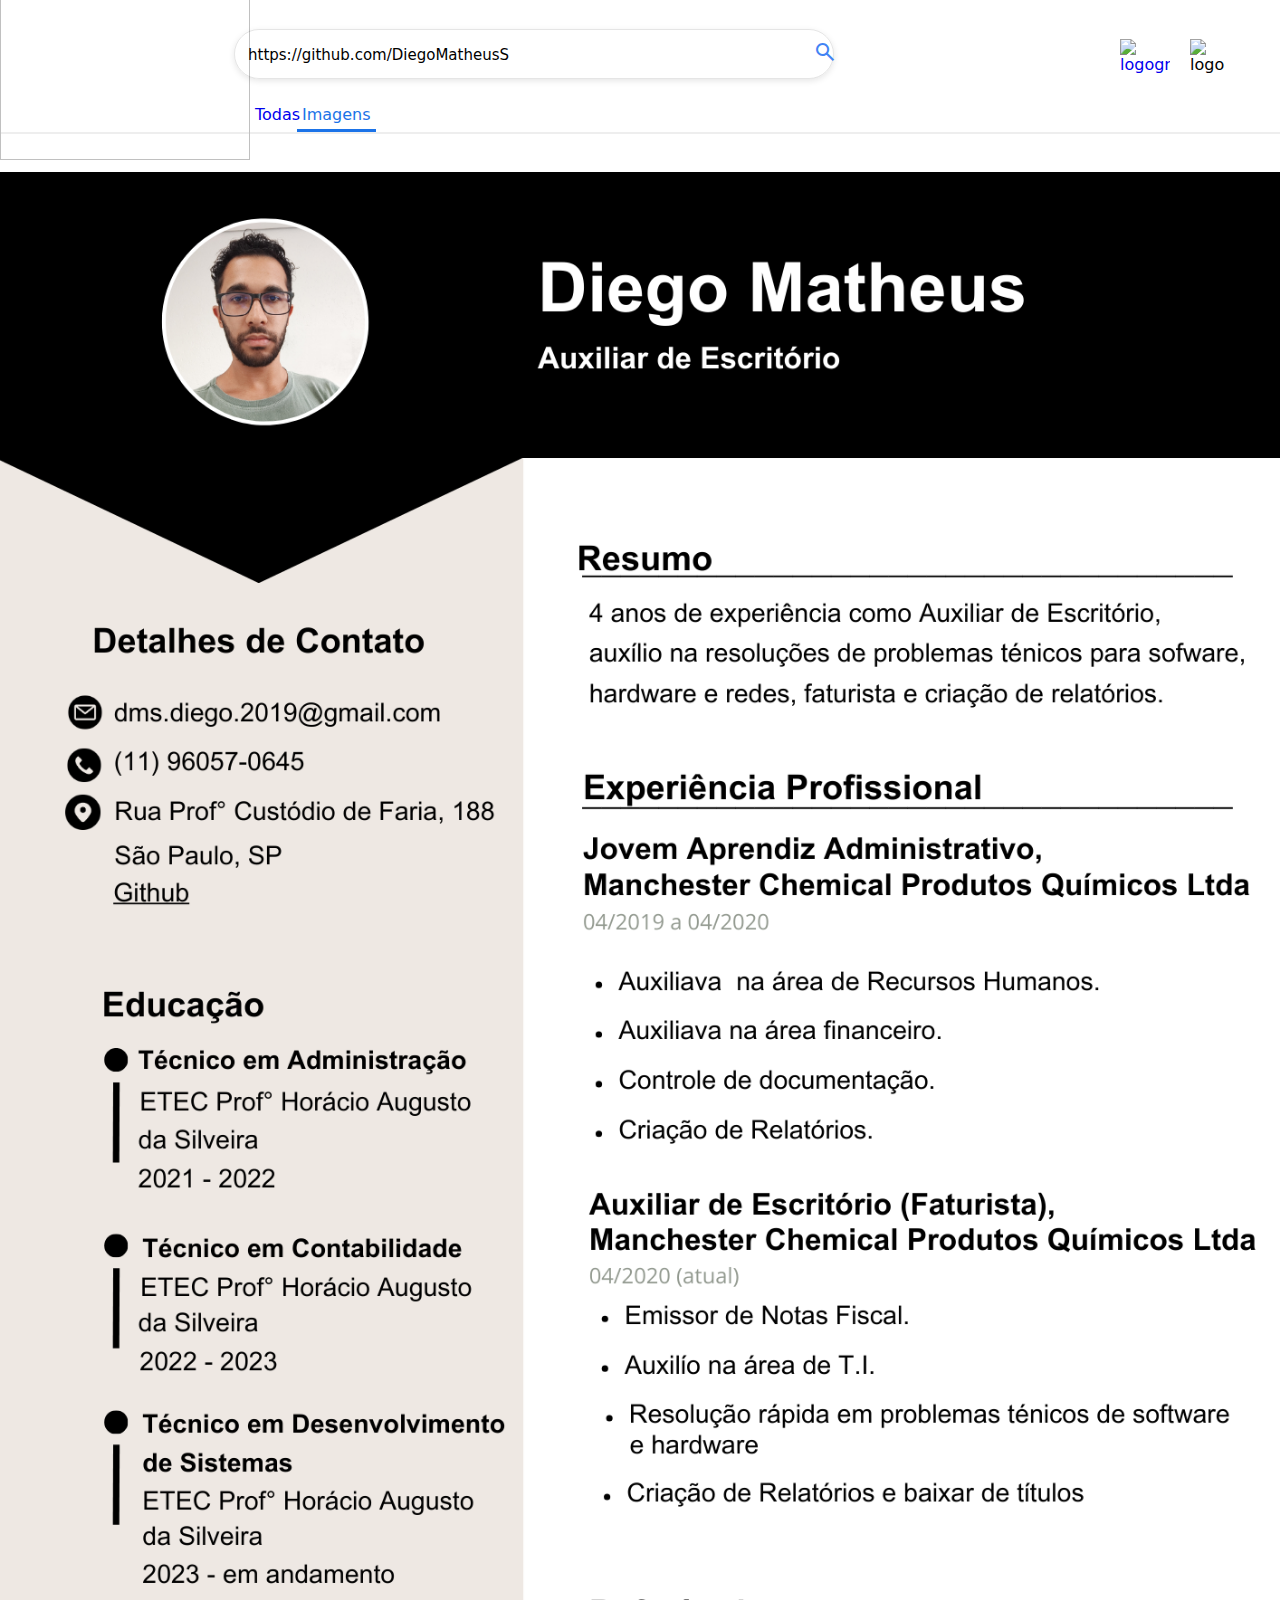
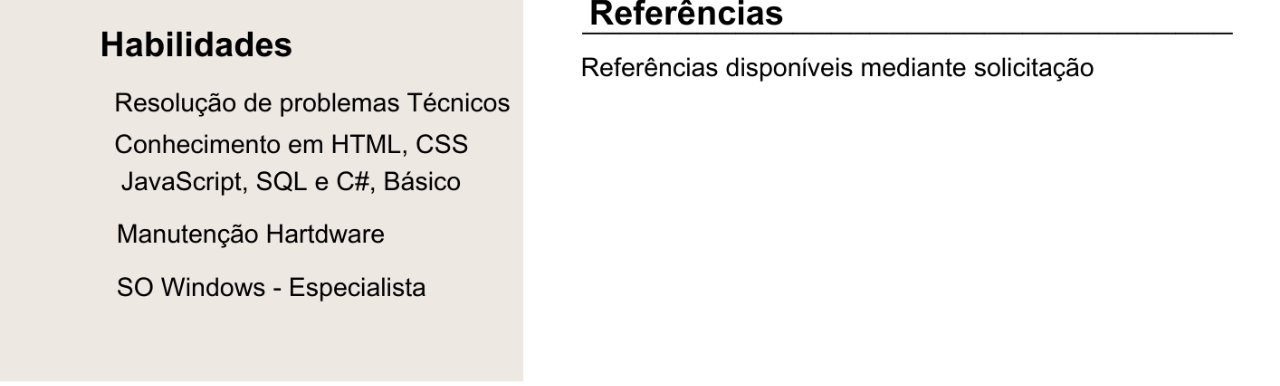
==== Curriculo.html @ 903b57d6 "Alterado respansividade" ====
<!DOCTYPE html>
<html lang="en">
<head>
    <meta charset="UTF-8">
    <title>Portifólio</title>
    <link rel="stylesheet" href="css/style.css">
    <link rel="stylesheet" href="css/curriculo.css">
    <script src="js/script.js"></script>
    <link rel="stylesheet"
        href="https://fonts.googleapis.com/css2?family=Material+Symbols+Outlined:opsz,wght,FILL,GRAD@24,400,0,0" />
</head>
<body>
    <div class="cabecalho">
        <div class="logo">
           <a href="index.html"> <img class="logo" src="img/Diego M..svg" alt=""></a>
        </div>
        <div class="barrapesquisa">
            <div class="textpesquisa">
                <p class="nomepesquisa">https://github.com/DiegoMatheusS</p>
                <div class="lupa">
                    <a class="lupa" href="https://github.com/DiegoMatheusS"><span  class="material-symbols-outlined">
                        search
                    </span></a>
                </div>
            </div>
            <div class="logoconta">
               <img class="logoconta" src="img/logoconta.png" alt="logo">
            </div>
            <div class="logogmail">
               <a href="mailto:dms.diego.2019@gmail.com"><img class="logogmail" src="img/logogmail.png" alt="logogmail"> </a>     
            </div>
        </div>
    </div>
    <div class="containertopicos">
        <div class="sobrediv">
            <a class="sobretext" href="index.html"><p >Todas</p></a>
        </div>
        <div class="sobreimagens">
           <a class="sobreimagenstext" href="Curriculo.html"> <p style="color: #1B73E8;">Imagens</p></a>
        </div>
    </div>
    <hr class="linhacontainertopicos"><br><br>
    <div class="containerimagem">
            <img class="imagemcurriculum" src="img/Diego Matheus.png" alt="">
    </div>
    
</body>
</html>
---- css/style.css ----
*{
    margin: 0;
    font-family: system-ui, -apple-system, BlinkMacSystemFont, 'Segoe UI', Roboto, Oxygen, Ubuntu, Cantarell, 'Open Sans', 'Helvetica Neue', sans-serif;
}

.hrdivide{
    margin-left: 5rem;
    border-style: groove;
}

.cabecalho{
    display: flex;
    align-items: center;
}

.logo{
    width: 250px;
    height: 200px;
    margin-top: -20px;
    margin-left: 0px;
}
.barrapesquisa{
    display: flex;
    justify-content: center;
    align-items: center;
    width: 50%;
    max-width: 600px; /* Define a largura máxima da barra de pesquisa */
    margin-top: -4.5rem;
    margin-left: -1rem; 
}
.textpesquisa{
    display: flex;
    width: 100%;
    padding: 10px;
    border: 1px solid #ccc;
    border-radius: 5px;
    font-size: 16px;
    border-radius: 50px;
    box-shadow: 0 2px 6px rgba(0, 0, 0, 0.1);
    border: 1px solid rgba(0, 0, 0, 0.1);
    border-top: 1px solid rgba(0, 0, 0, 0.1);

    
}
.textpesquisa:hover{
    box-shadow: 0 3px 4px rgba(0, 0, 0, 0.1);
    border: 1px solid rgba(0, 0, 0, 0.11);
    border-top: 1px solid rgba(0, 0, 0, 0.1);
}
.nomepesquisa{
    margin-top: 3px;
    
}
.lupa{
    margin-left: 35%;
    color: #4284F4;

}
.logoconta{
    position: absolute;
    top: auto; /* Ajusta a posição verticalmente para o meio */
    right: 20px; /* Define a distância do lado direito */
    transform: translateY(10%); /* Corrige o posicionamento vertical */
    width: 50px; /* Define a largura da imagem */
    height: 50px; /* Define a altura da imagem */

    
}
@media only screen and (width: 768px) {
    .logoconta {
      right: 10px; 
    }
    .logogmail{
        right: -200px;
    }
    .textpesquisa{
        width: 50%;
        margin-left: -12rem;
    }
    .nomepesquisa{
        font-size: 100px;
        padding: 3px;
    }
    .lupa{
        margin-left: 60%;
    }
    .barrapesquisa{
        width: 100%;
    }


  }

  @media only screen and (max-width: 850px) {
    .lupa{
        margin-left: 15%;
    }
    .barrapesquisa{
        width: 40%;
    }
    .nomepesquisa{
        font-size: 13px;
        padding: 3px;
    }
    .containersobre{
        margin: 10%;
     }
     .titulopesquisa{
        font-size: 8px;
    }
    .sobrecontainerpesquisa{
        margin-left: -50%;
    }
 
  }
  @media only screen and (min-width: 1000px) {
    .lupa{
        margin-left: 50%;
    }
    .barrapesquisa{
        width: 80%;
    }
    .nomepesquisa{
        font-size: 15px;
        padding: 3px;
    }
  }

.logogmail{
    position: absolute;
    top: auto;
    right: 55px; 
    transform: translateY(10%);
    width: 50px;
    height: 50px;
}
.logolinkedin{
    position: absolute;
    top: auto;
    right: 120px; 
    transform: translateY(10%);
    width: 50px;
    height: 50px;
}
.containertopicos{
    display: flex;
    margin-top: -80px;
    justify-content: start;
}
.sobre{
    width: 2.5%;
    margin-left: 250px;
    border-bottom: solid #1B73E8;
    padding: 5px;
}
.sobretext{
    text-decoration: none;
    margin-top: 15px;
}
.sobreimagem{
    margin-left: 5px;
    color: #1d1d1d;
    text-decoration: none;
    padding: 5px;
}
.sobreimagemtext{
    text-decoration: none;
    margin-top: 15px;
}
.linhacontainertopicos{
    border-style: groove;
}
.aproximacao{
    margin-top: 20px;
    margin-left: 250px;
    color: #575454;
    margin-bottom: 20px;

}
.containerBody{
    display: flex;
    background-color: #FAFAFB;
    align-items: center;

}
.imgbody{
    width: 70px;
    margin-left: 250px;
}
.textbody{
    margin-left: 20px;
    font-size: 28px;
}
.textnameabaixo{
    font-size: 12px;
    margin-top: 10px;
}
.visaogeral{
    margin-left: 4rem;
    text-align: center; 
    border-radius: 30px;
    border: solid 1.5px;
}
.btnvisao{
    background-color: #ECEDEE ;
    text-decoration: none;
    color: #000000; 
    font-size: 16px; 
    border-radius: 25px;
    padding: 10px;  
    cursor: pointer; 
    transition: background-color 0.3s;
    display: flex;
}
.containersobre{
    display: flex;
    width: auto;
    height: 650px;

}
.imagemsobre{
    width: 45%;
}
.imagenssobre{
    border: solid black;;
    margin-bottom: 3rem;
    
}
.imagem{
    height: 65%;
    width: 60%;
    margin-top: 10px;
    margin-left: 20%;
    margin-bottom: -6rem;
    border-radius: 12px;

}
.githublink{
    font-size: 12px;
    text-decoration: none;
    color: #000000;
}
.titulopesquisa:hover{
    text-decoration: underline;
}
.pesquisasobre{
    margin-left: 40%;
}
.sitepesquisa{
    display: flex;
}
.imgsobre{
    width: 30px;
    
}
.textimgsobre{
    margin-left: 1rem;
    margin-top: -5.5%;
    text-decoration: none;
    color: #000000;
}
.pesquisa{
    margin-top: 1rem;
    font-size: 14px;
}
.titulopesquisa{
    color: #1A0DAB;
    font-size: 20px;

}
.perguntas p{
    font-size: 20px;
    color: #000000;
    margin-bottom: 20px;
}
.questoes{
    margin-bottom: 20px;
    overflow: hidden;
}
.questoessobre{
    padding: 10px 20px;
    display: flex;
    justify-content: space-between;
    border-top: 1px solid #dadce0;

    align-items: center;
}
.btnquestion{
    background-color: transparent;
    border: none;
    cursor: pointer;
    width: 100px;
}
.respostas{
    display: none;
    padding: 10px 20px;
    background-color: #ffffff; /* Cor de fundo da resposta */
    border-bottom: 1px solid #dadce0;
}
#resp{
    font-size: 15px;
    margin-top: -2rem;
    color: gray;

}
.resps{
    text-decoration: none;
}  











.sobrecontainerpesquisa{
    justify-content: center;
    align-items: center;
    margin-top: 2rem;
    margin-left: 5%;
}


.titulosobre{
    font-size: 20px;
    margin-bottom: 12px;
    
}
.textsobre{
    font-size: 15px;
    color: #70757a;
    
}
.textosobrequalificacao{
    display: flex;
    margin-top: 10px;
}

.rodape{
    text-align: center;
    font-size: 18px;
    margin-top: 120%;
    padding: 20px;
    background-color: #FAFAFB;
}
---- css/curriculo.css ----
*{
    margin: 0;
    font-family: system-ui, -apple-system, BlinkMacSystemFont, 'Segoe UI', Roboto, Oxygen, Ubuntu, Cantarell, 'Open Sans', 'Helvetica Neue', sans-serif;
}
body, html {
    margin: 0;
    padding: 0;
  }

.containerimagem{
    justify-content: center;
    align-items: center;

}
.imagemcurriculum{
    max-width: 100%; /* Define a largura máxima da imagem */
    max-height: 100%; 
}
.sobrediv{
    width: 2.5%;
    margin-left: 250px;
    padding: 5px;
}
.sobretext{
    text-decoration: none;
    margin-top: 15px;
}
.sobreimagens{
    margin-left: 5px;
    color: #1d1d1d;
    text-decoration: none;
    padding: 5px;
    border-bottom: solid #1B73E8;
}
.sobreimagenstext{
    text-decoration: none;
    margin-top: 15px;
}
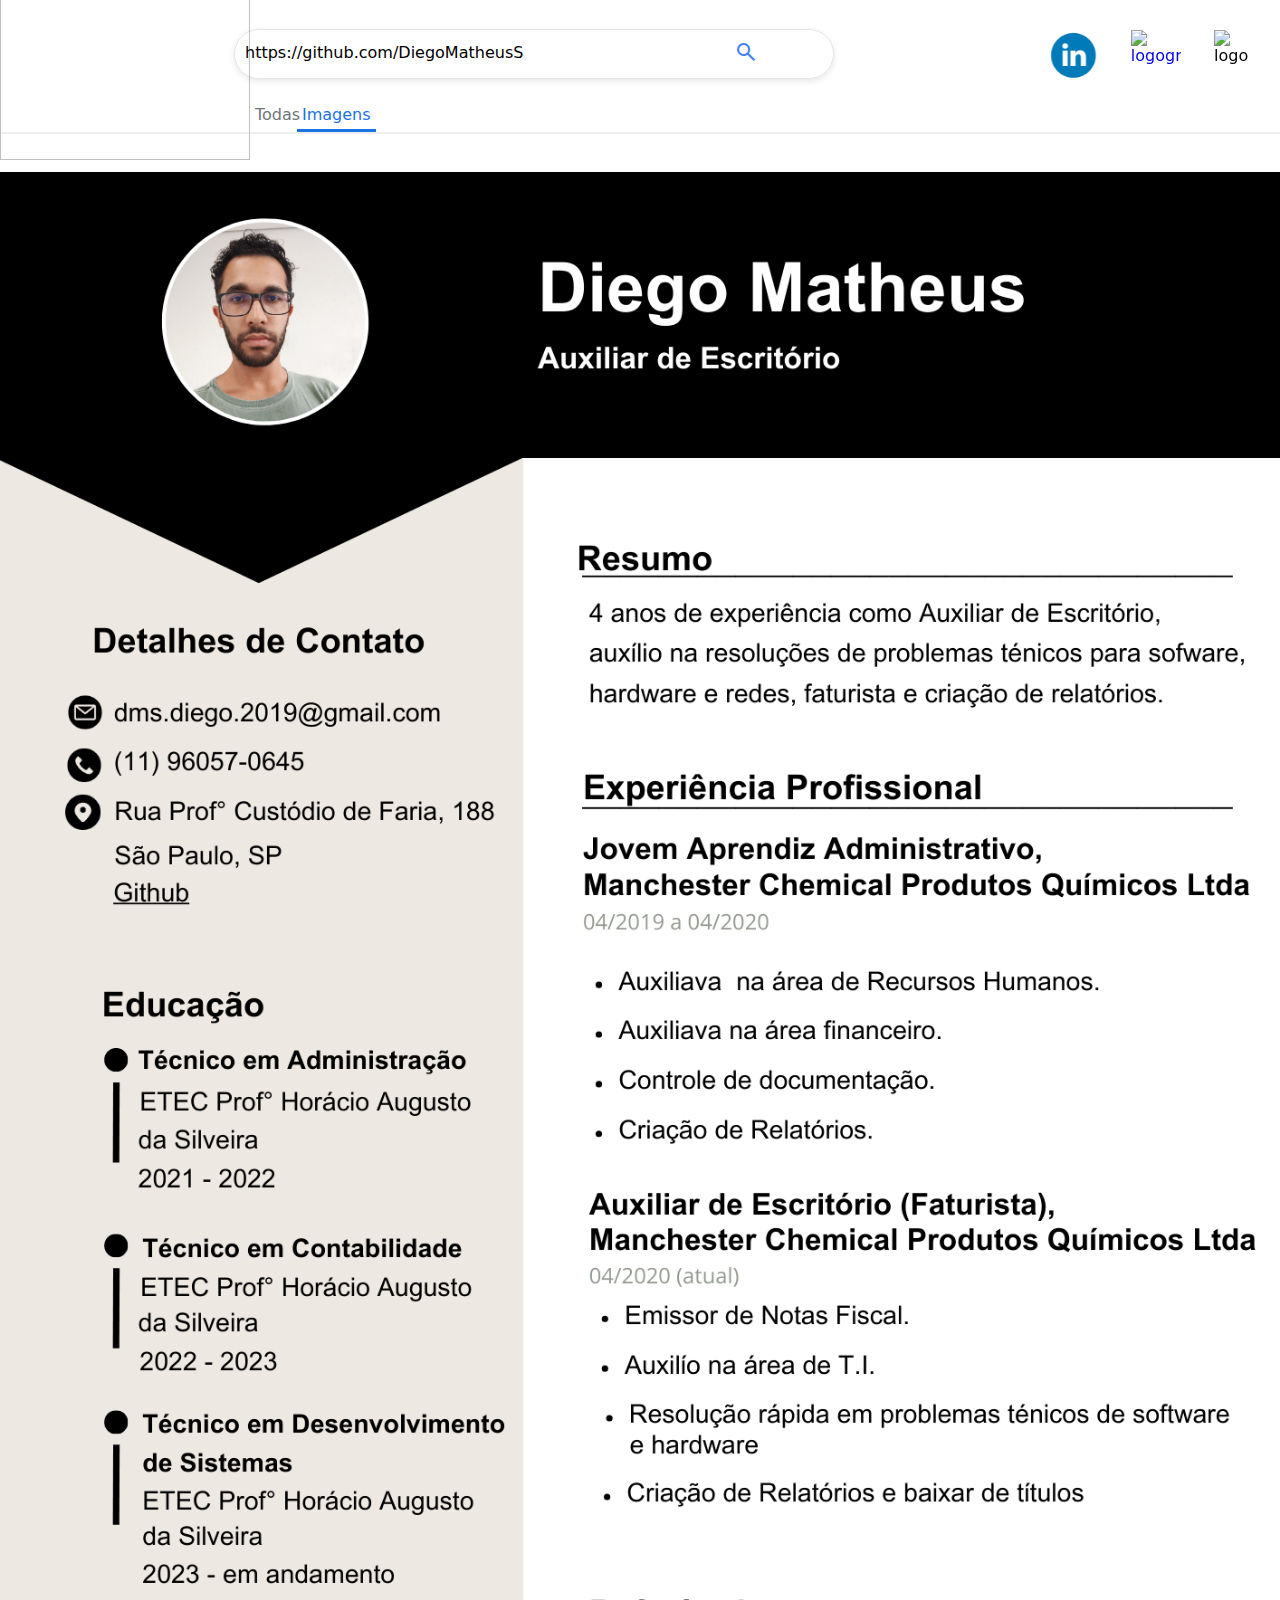
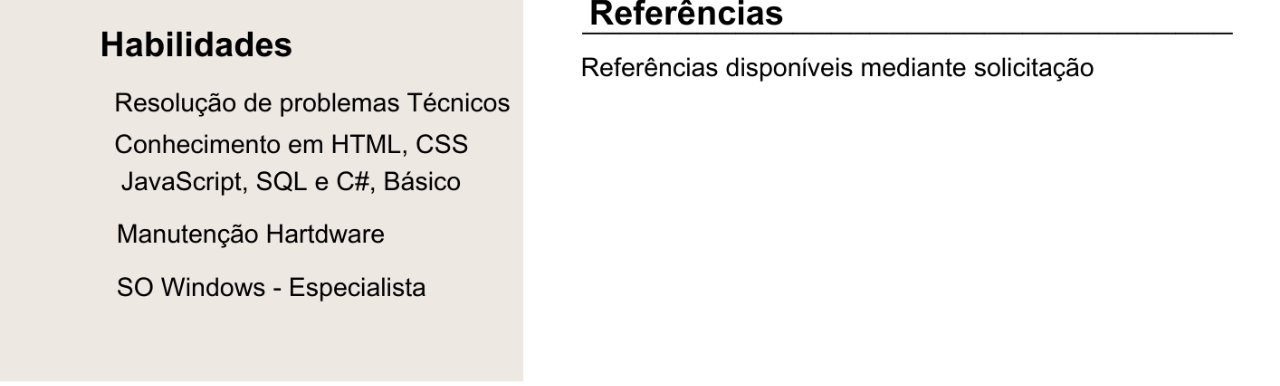
==== commit d4022732: "Alterado respansividade" ====
--- a/Curriculo.html
+++ b/Curriculo.html
@@ -29,11 +29,14 @@
             <div class="logogmail">
                <a href="mailto:dms.diego.2019@gmail.com"><img class="logogmail" src="img/logogmail.png" alt="logogmail"> </a>     
             </div>
+            <div class="logolinkedin">
+                <a href="https://www.linkedin.com/in/diego-matheus-087953255/"><img class="logolinkedin" src="img/linkedin.png" alt="logolinkedin"> </a>     
+            </div>
         </div>
     </div>
     <div class="containertopicos">
         <div class="sobrediv">
-            <a class="sobretext" href="index.html"><p >Todas</p></a>
+            <a class="sobretext" href="index.html"><p style="color: #707579;">Todas</p></a>
         </div>
         <div class="sobreimagens">
            <a class="sobreimagenstext" href="Curriculo.html"> <p style="color: #1B73E8;">Imagens</p></a>
--- a/css/style.css
+++ b/css/style.css
@@ -55,16 +55,17 @@
     margin-left: 35%;
     color: #4284F4;
 
-}
-.logoconta{
-    position: absolute;
-    top: auto; /* Ajusta a posição verticalmente para o meio */
-    right: 20px; /* Define a distância do lado direito */
-    transform: translateY(10%); /* Corrige o posicionamento vertical */
-    width: 50px; /* Define a largura da imagem */
-    height: 50px; /* Define a altura da imagem */
-
-    
+
+
+
+
+
+
+
+
+
+
+
 }
 @media only screen and (width: 768px) {
     .logoconta {
@@ -85,9 +86,14 @@
         margin-left: 60%;
     }
     .barrapesquisa{
-        width: 100%;
-    }
-
+        width: 80%;
+    }
+    .sobreimagem{
+        margin-left: 20%;
+    }
+    .imagem{
+        width: 500%;
+    }
 
   }
 
@@ -111,9 +117,9 @@
     .sobrecontainerpesquisa{
         margin-left: -50%;
     }
- 
+    
   }
-  @media only screen and (min-width: 1000px) {
+  @media only screen and (min-width: 1300px) {
     .lupa{
         margin-left: 50%;
     }
@@ -126,21 +132,41 @@
     }
   }
 
+
+
+
+
+
+
+
+
+.logoconta{
+    position: fixed;
+    top: 0; 
+    right: 1rem; 
+    width: 50px; 
+    height: 50px;
+    margin-top: 30px;
+    
+}
 .logogmail{
-    position: absolute;
-    top: auto;
-    right: 55px; 
-    transform: translateY(10%);
-    width: 50px;
+    position: fixed;
+    top: 0; 
+    right: 6.2rem; 
+    width: 50px; 
     height: 50px;
+    margin-left: -100px;
+    margin-top: 30px;
 }
 .logolinkedin{
-    position: absolute;
-    top: auto;
-    right: 120px; 
-    transform: translateY(10%);
-    width: 50px;
+    position: fixed;
+    top: 0; 
+    right: 11.4rem; 
+    width: 50px; 
     height: 50px;
+    margin-left: -100px;
+    margin-top: 30px;
+    
 }
 .containertopicos{
     display: flex;
@@ -158,7 +184,7 @@
     margin-top: 15px;
 }
 .sobreimagem{
-    margin-left: 5px;
+    margin-left: 15px;
     color: #1d1d1d;
     text-decoration: none;
     padding: 5px;
@@ -228,7 +254,7 @@
 }
 .imagem{
     height: 65%;
-    width: 60%;
+    width: 100;
     margin-top: 10px;
     margin-left: 20%;
     margin-bottom: -6rem;
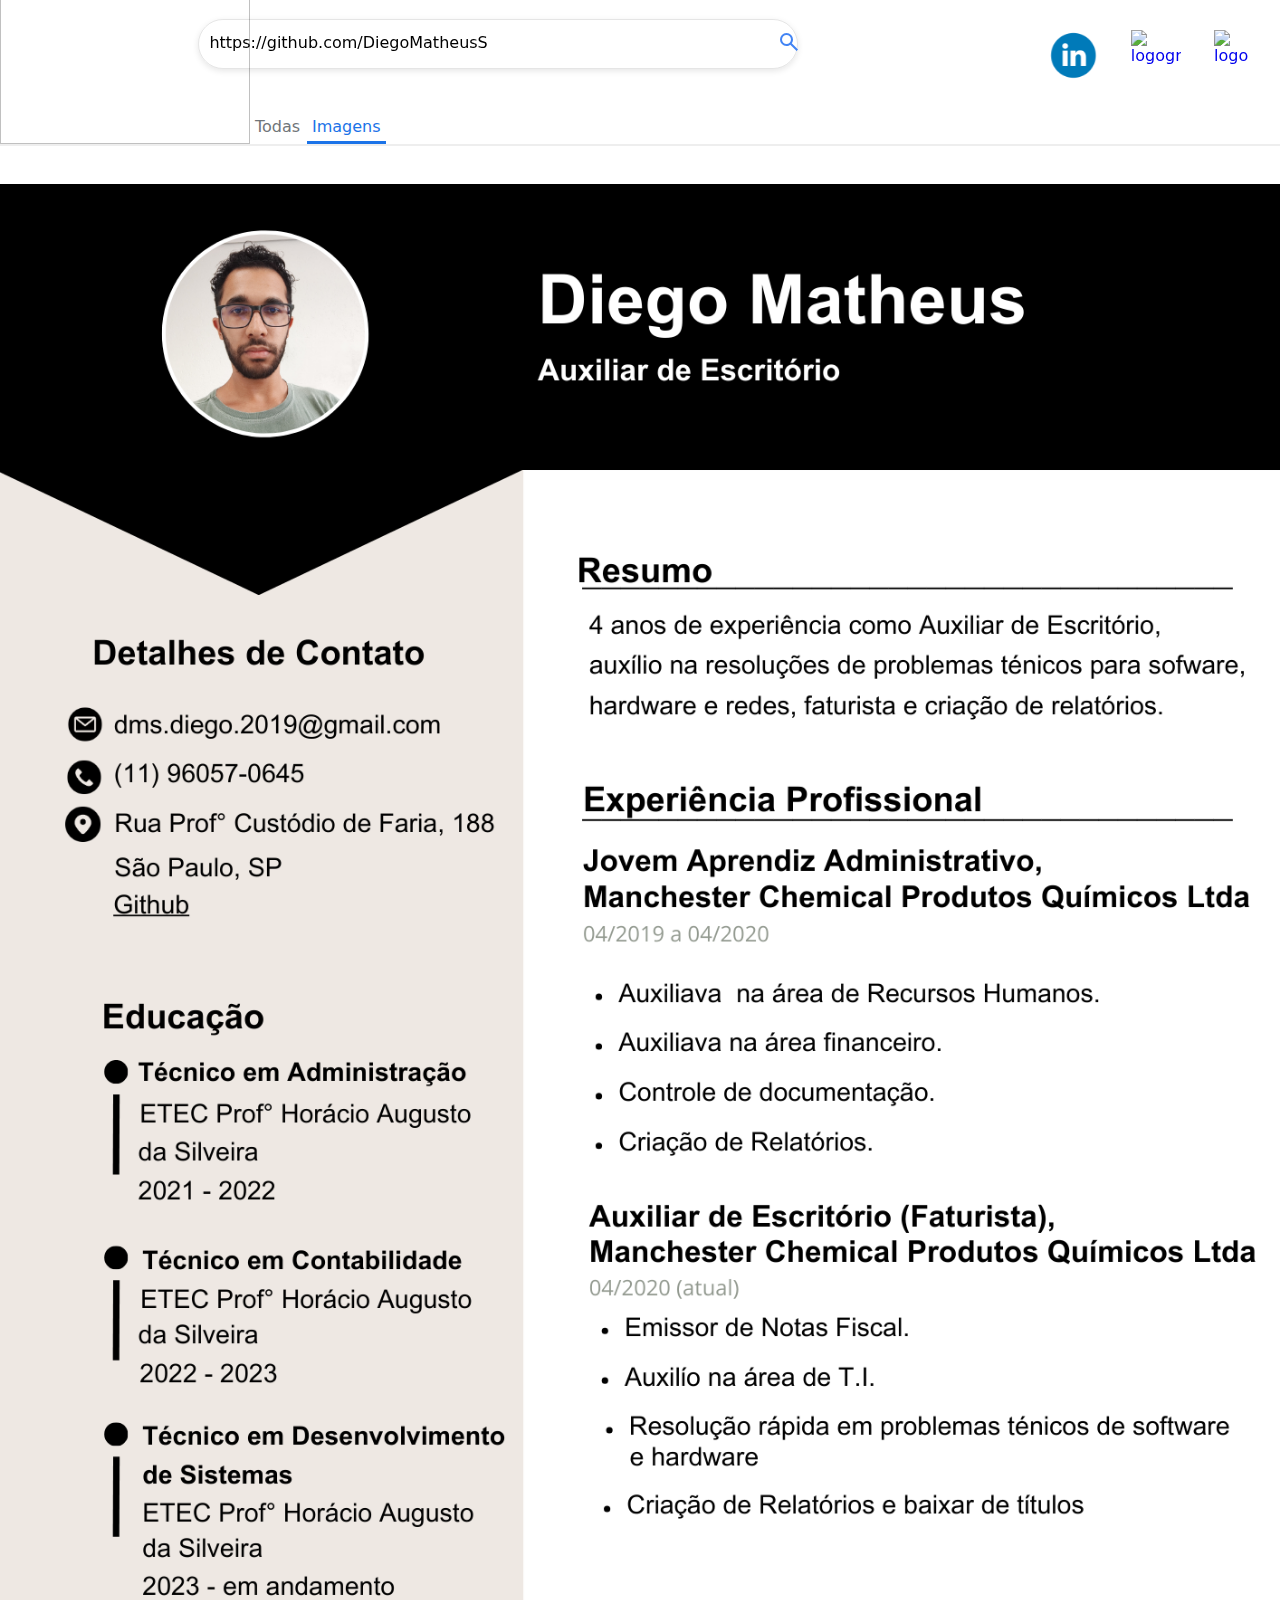
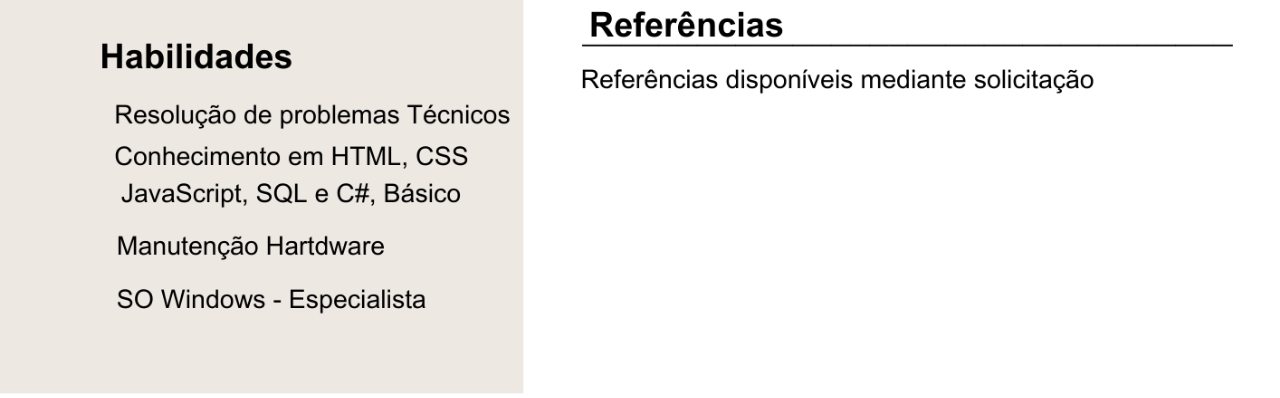
==== commit ea6e81c5: "Alterado en para pt-br" ====
--- a/Curriculo.html
+++ b/Curriculo.html
@@ -1,5 +1,5 @@
 <!DOCTYPE html>
-<html lang="en">
+<html lang="pt-br">
 <head>
     <meta charset="UTF-8">
     <title>Portifólio</title>
@@ -18,13 +18,11 @@
             <div class="textpesquisa">
                 <p class="nomepesquisa">https://github.com/DiegoMatheusS</p>
                 <div class="lupa">
-                    <a class="lupa" href="https://github.com/DiegoMatheusS"><span  class="material-symbols-outlined">
-                        search
-                    </span></a>
+                    <a class="lupa" href="https://github.com/DiegoMatheusS"><span  class="material-symbols-outlined">search</span></a>
                 </div>
             </div>
             <div class="logoconta">
-               <img class="logoconta" src="img/logoconta.png" alt="logo">
+              <a href="index.html"><img class="logoconta" src="img/logoconta.png" alt="logo"></a> 
             </div>
             <div class="logogmail">
                <a href="mailto:dms.diego.2019@gmail.com"><img class="logogmail" src="img/logogmail.png" alt="logogmail"> </a>     
--- a/css/style.css
+++ b/css/style.css
@@ -4,29 +4,36 @@
 }
 
 .hrdivide{
-    margin-left: 5rem;
     border-style: groove;
+    margin-top: 100px;
 }
 
 .cabecalho{
     display: flex;
     align-items: center;
+    position: fixed;
+    width: 100%;
+    height: 10%;
+    margin-top: -81px;
+    background-color: #ffffff;
 }
 
 .logo{
     width: 250px;
     height: 200px;
-    margin-top: -20px;
+    margin-top: 0px;
     margin-left: 0px;
+    
 }
 .barrapesquisa{
     display: flex;
-    justify-content: center;
     align-items: center;
-    width: 50%;
+    width: 100%;
     max-width: 600px; /* Define a largura máxima da barra de pesquisa */
-    margin-top: -4.5rem;
-    margin-left: -1rem; 
+    margin-top: 0;
+    margin-left: 15.5%; 
+    position: fixed;
+
 }
 .textpesquisa{
     display: flex;
@@ -52,49 +59,59 @@
     
 }
 .lupa{
-    margin-left: 35%;
+    margin-left: 48%;
     color: #4284F4;
 
-
-
-
-
-
-
-
-
-
-
-
-}
-@media only screen and (width: 768px) {
-    .logoconta {
-      right: 10px; 
-    }
-    .logogmail{
-        right: -200px;
-    }
+}
+
+@media only screen and (max-height: px){
+    .cabecalho{
+        display: flex;
+        align-items: center;
+        position: fixed;
+        width: 100%;
+        height: 4%;
+        margin-top: -80px;
+        background-color: #ffffff;
+    }
+    .barrapesquisa{
+        width: 100%;
+        margin-left: 100px;
+    }
+    .lupa{
+        margin-left: 10%;
+    }
+    
+}
+@media only screen and (min-height: 1180px) {
     .textpesquisa{
         width: 50%;
-        margin-left: -12rem;
+        margin-left: 12rem;
+    }
+    .logo{
+        margin-left: -50%;
     }
     .nomepesquisa{
-        font-size: 100px;
+        font-size: 12px;
         padding: 3px;
     }
     .lupa{
-        margin-left: 60%;
+        margin-left: 20%;
     }
     .barrapesquisa{
-        width: 80%;
-    }
-    .sobreimagem{
-        margin-left: 20%;
-    }
-    .imagem{
-        width: 500%;
-    }
-
+        width: 70%;
+        margin-left: -30%;
+    }
+    .cabecalho{
+        display: flex;
+        align-items: center;
+        justify-content: center;
+        position: fixed;
+        width: 100%;
+        height: 5%;
+        margin-top: -80px;
+        background-color: #ffffff;
+    }
   }
 
   @media only screen and (max-width: 850px) {
@@ -102,7 +119,7 @@
         margin-left: 15%;
     }
     .barrapesquisa{
-        width: 40%;
+        width: 80%;
     }
     .nomepesquisa{
         font-size: 13px;
@@ -117,11 +134,21 @@
     .sobrecontainerpesquisa{
         margin-left: -50%;
     }
+    .cabecalho{
+        display: flex;
+        align-items: center;
+        justify-content: center;
+        position: fixed;
+        width: 100%;
+        height: 7%;
+        margin-top: -80px;
+        background-color: #ffffff;
+    }
     
   }
-  @media only screen and (min-width: 1300px) {
+  @media only screen and (max-width: 500px) {
     .lupa{
-        margin-left: 50%;
+        margin-left: 10%;
     }
     .barrapesquisa{
         width: 80%;
@@ -129,6 +156,15 @@
     .nomepesquisa{
         font-size: 15px;
         padding: 3px;
+    }
+    .cabecalho{
+        display: flex;
+        align-items: center;
+        position: fixed;
+        width: 100%;
+        height: 10%;
+        margin-top: -80px;
+        background-color: #ffffff;
     }
   }
 
@@ -170,14 +206,16 @@
 }
 .containertopicos{
     display: flex;
-    margin-top: -80px;
+    margin-top: 80px;
     justify-content: start;
+    
 }
 .sobre{
     width: 2.5%;
     margin-left: 250px;
     border-bottom: solid #1B73E8;
     padding: 5px;
+    margin-top: 2rem;
 }
 .sobretext{
     text-decoration: none;
@@ -188,6 +226,7 @@
     color: #1d1d1d;
     text-decoration: none;
     padding: 5px;
+    margin-top: 2rem;
 }
 .sobreimagemtext{
     text-decoration: none;
--- a/css/curriculo.css
+++ b/css/curriculo.css
@@ -9,8 +9,7 @@
 
 .containerimagem{
     justify-content: center;
-    align-items: center;
-
+    align-items: center;    
 }
 .imagemcurriculum{
     max-width: 100%; /* Define a largura máxima da imagem */
@@ -20,17 +19,19 @@
     width: 2.5%;
     margin-left: 250px;
     padding: 5px;
+    margin-top: 2rem;
 }
 .sobretext{
     text-decoration: none;
     margin-top: 15px;
 }
 .sobreimagens{
-    margin-left: 5px;
+    margin-left: 15px;
     color: #1d1d1d;
     text-decoration: none;
     padding: 5px;
     border-bottom: solid #1B73E8;
+    margin-top: 2rem;
 }
 .sobreimagenstext{
     text-decoration: none;
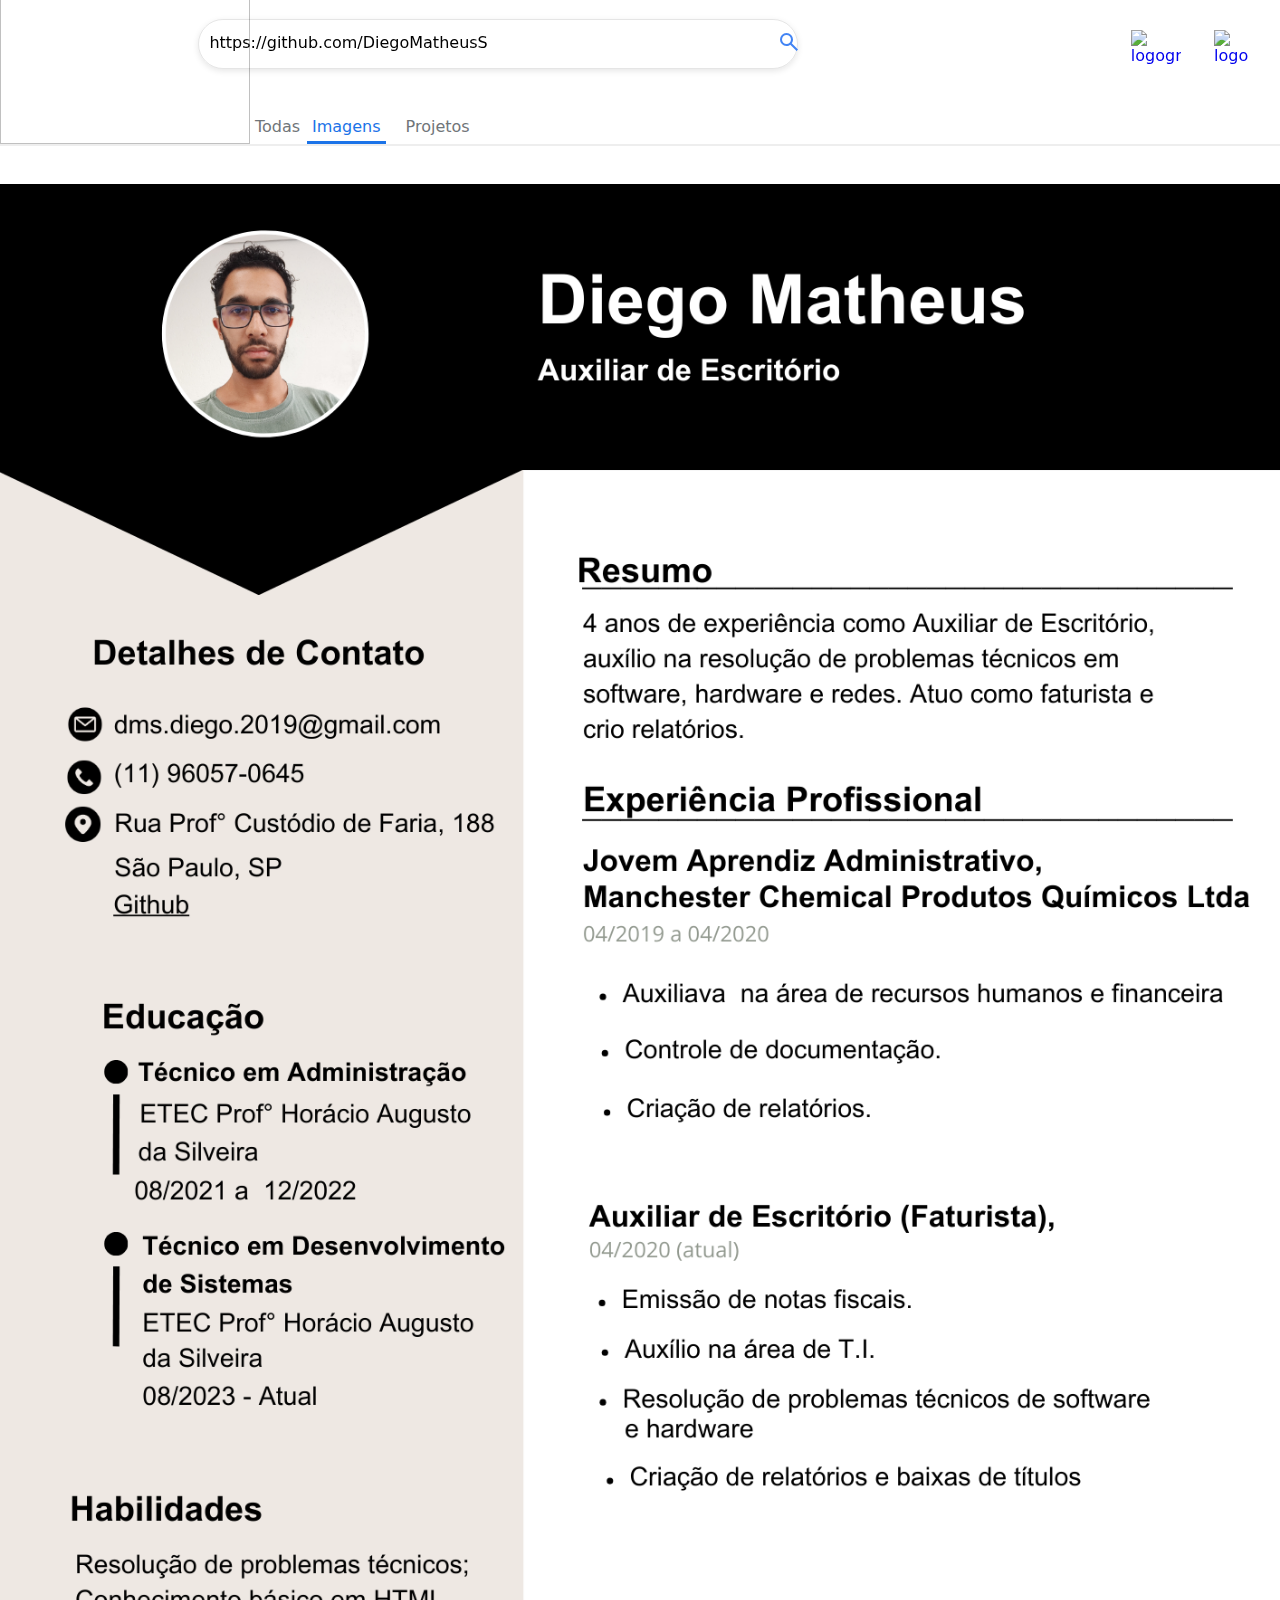
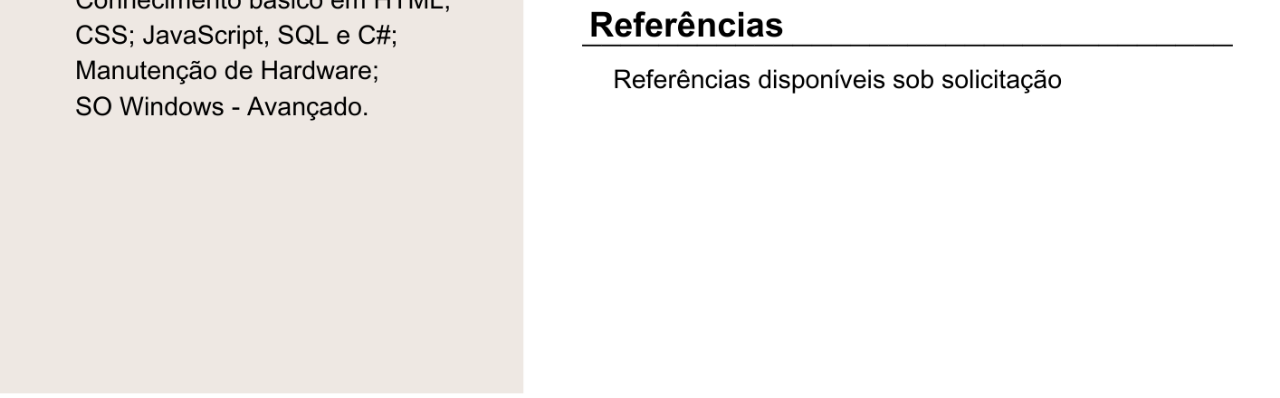
==== commit a8c7fd31: "Update Curriculo.html" ====
--- a/Curriculo.html
+++ b/Curriculo.html
@@ -2,7 +2,7 @@
 <html lang="pt-br">
 <head>
     <meta charset="UTF-8">
-    <title>Portifólio</title>
+    <title>Portfólio</title>
     <link rel="stylesheet" href="css/style.css">
     <link rel="stylesheet" href="css/curriculo.css">
     <script src="js/script.js"></script>
@@ -12,7 +12,7 @@
 <body>
     <div class="cabecalho">
         <div class="logo">
-           <a href="index.html"> <img class="logo" src="img/Diego M..svg" alt=""></a>
+           <a href="index.html"> <img class="logo" src="img/Diego M..png" alt=""></a>
         </div>
         <div class="barrapesquisa">
             <div class="textpesquisa">
@@ -27,9 +27,6 @@
             <div class="logogmail">
                <a href="mailto:dms.diego.2019@gmail.com"><img class="logogmail" src="img/logogmail.png" alt="logogmail"> </a>     
             </div>
-            <div class="logolinkedin">
-                <a href="https://www.linkedin.com/in/diego-matheus-087953255/"><img class="logolinkedin" src="img/linkedin.png" alt="logolinkedin"> </a>     
-            </div>
         </div>
     </div>
     <div class="containertopicos">
@@ -39,6 +36,9 @@
         <div class="sobreimagens">
            <a class="sobreimagenstext" href="Curriculo.html"> <p style="color: #1B73E8;">Imagens</p></a>
         </div>
+        <div class="sobreimagem">
+            <a class="sobreimagemtext" href="projeto.html"><p style="color: #707579;">Projetos</p></a>
+         </div>
     </div>
     <hr class="linhacontainertopicos"><br><br>
     <div class="containerimagem">
@@ -46,4 +46,4 @@
     </div>
     
 </body>
-</html>+</html>
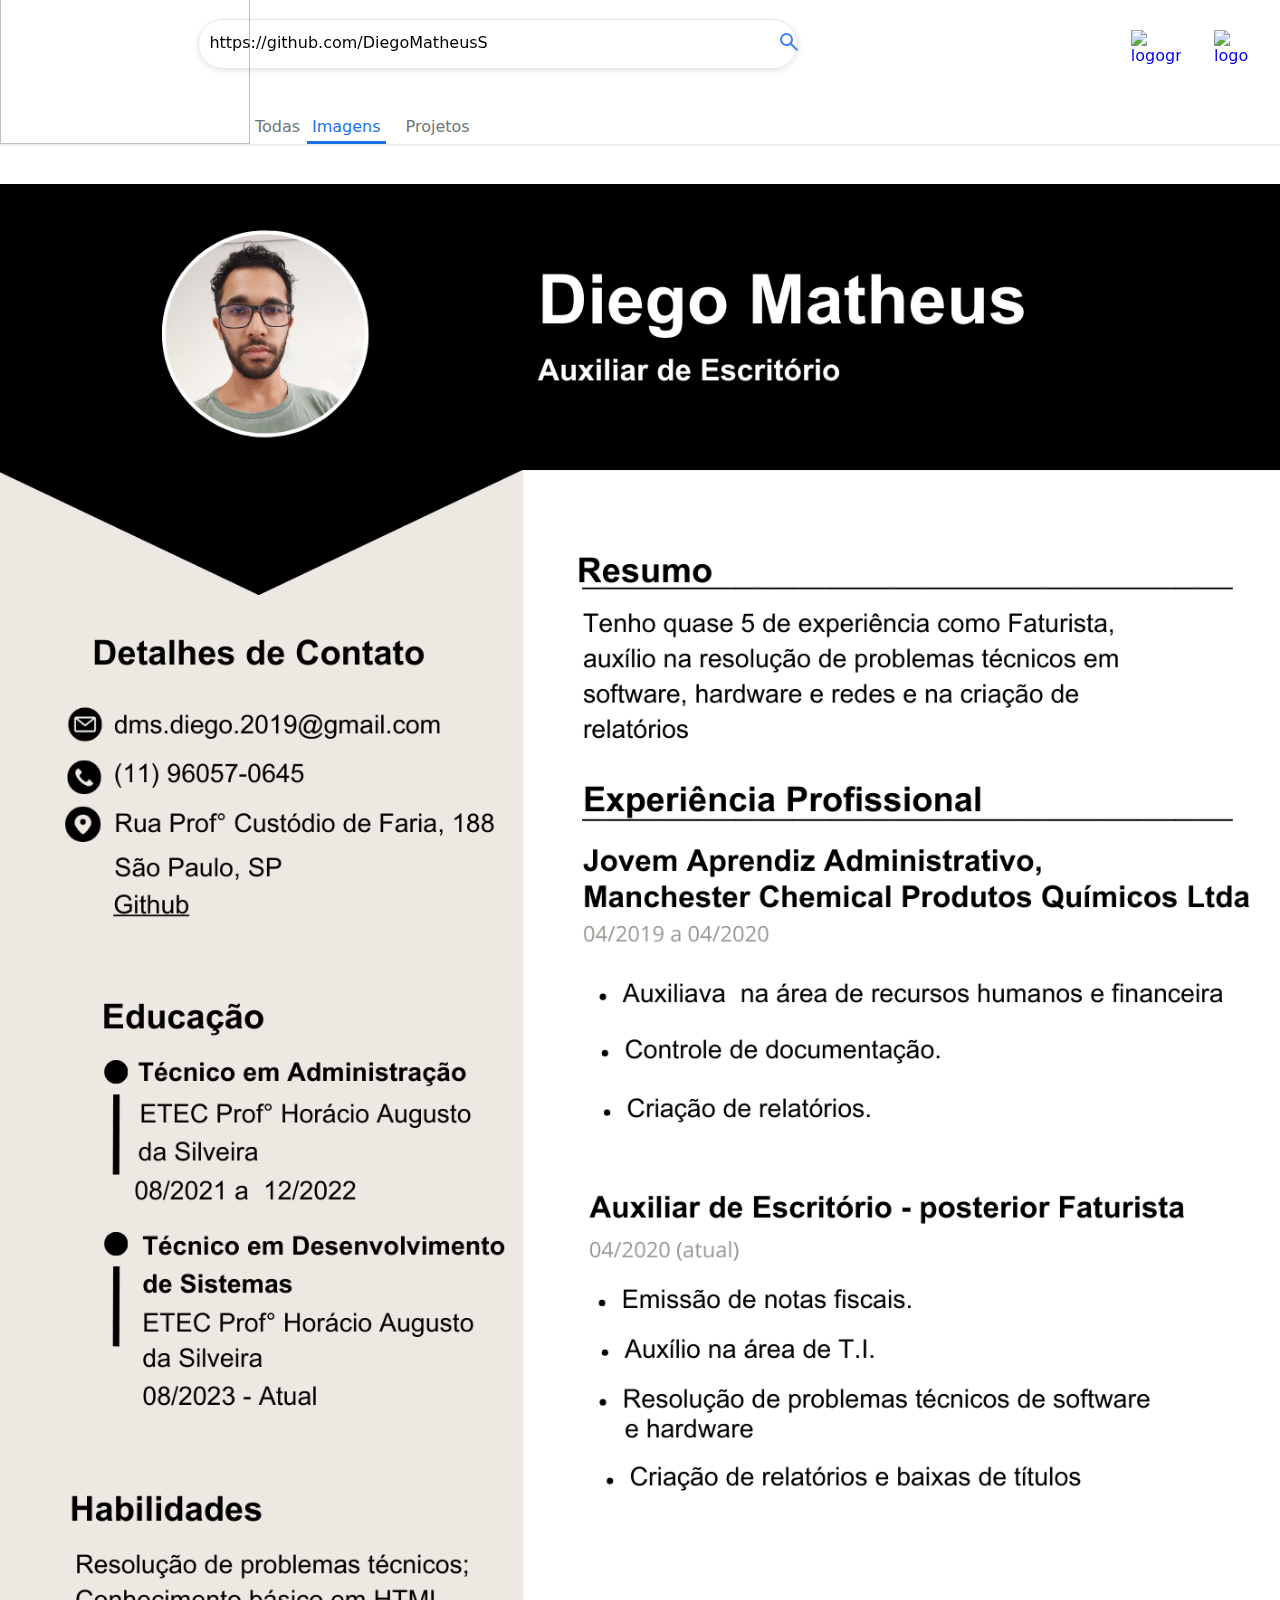
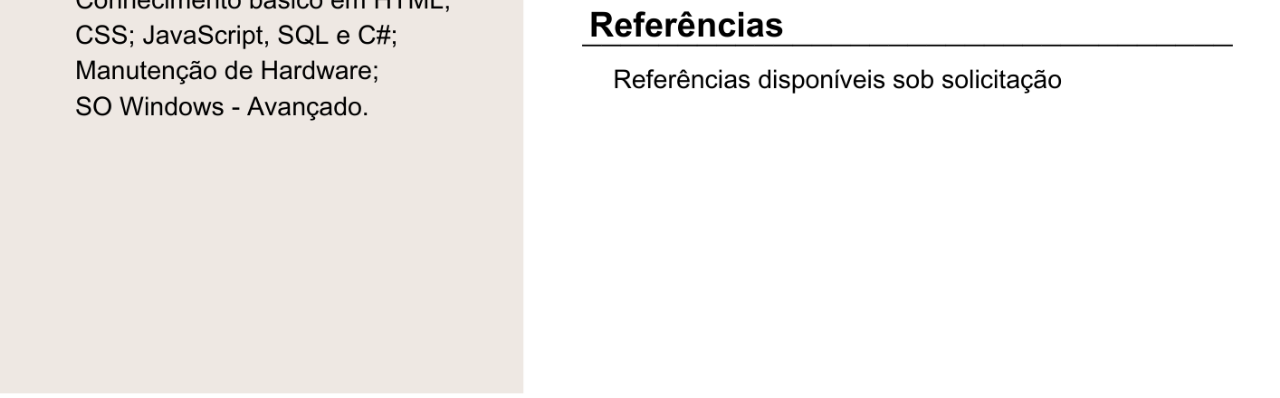
==== commit 039740b3: "Update Curriculo.html" ====
--- a/Curriculo.html
+++ b/Curriculo.html
@@ -42,7 +42,7 @@
     </div>
     <hr class="linhacontainertopicos"><br><br>
     <div class="containerimagem">
-            <img class="imagemcurriculum" src="img/Diego Matheus.png" alt="">
+            <img class="imagemcurriculum" src="img/DiegoMatheus.png" alt="">
     </div>
     
 </body>
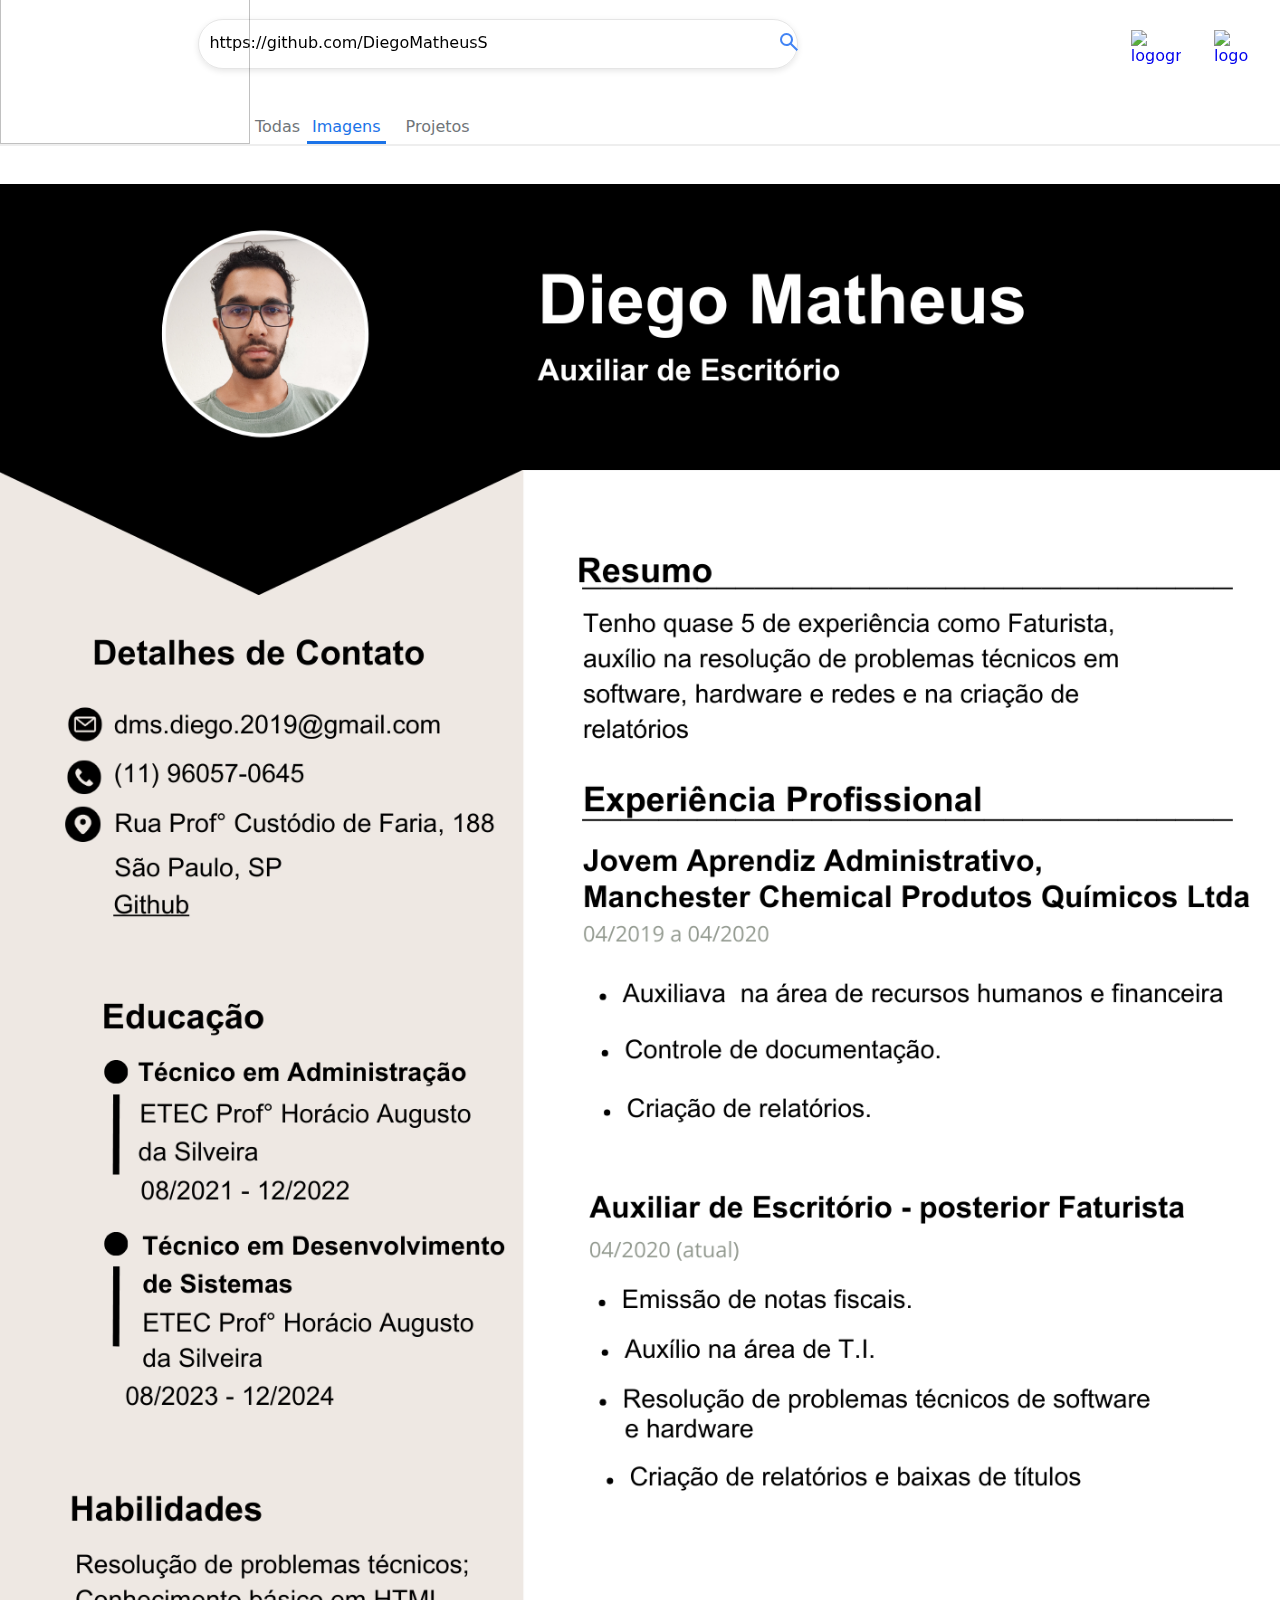
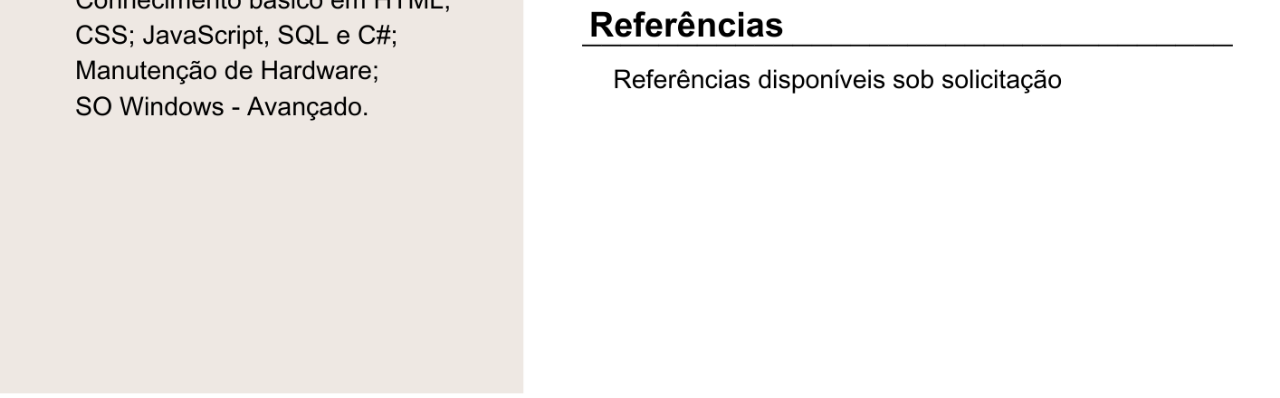
==== commit a9e854ab: "Update Curriculo.html" ====
--- a/Curriculo.html
+++ b/Curriculo.html
@@ -42,7 +42,7 @@
     </div>
     <hr class="linhacontainertopicos"><br><br>
     <div class="containerimagem">
-            <img class="imagemcurriculum" src="img/DiegoMatheus.png" alt="">
+            <img class="imagemcurriculum" src="img/Diego Curriculo.png" alt="">
     </div>
     
 </body>
